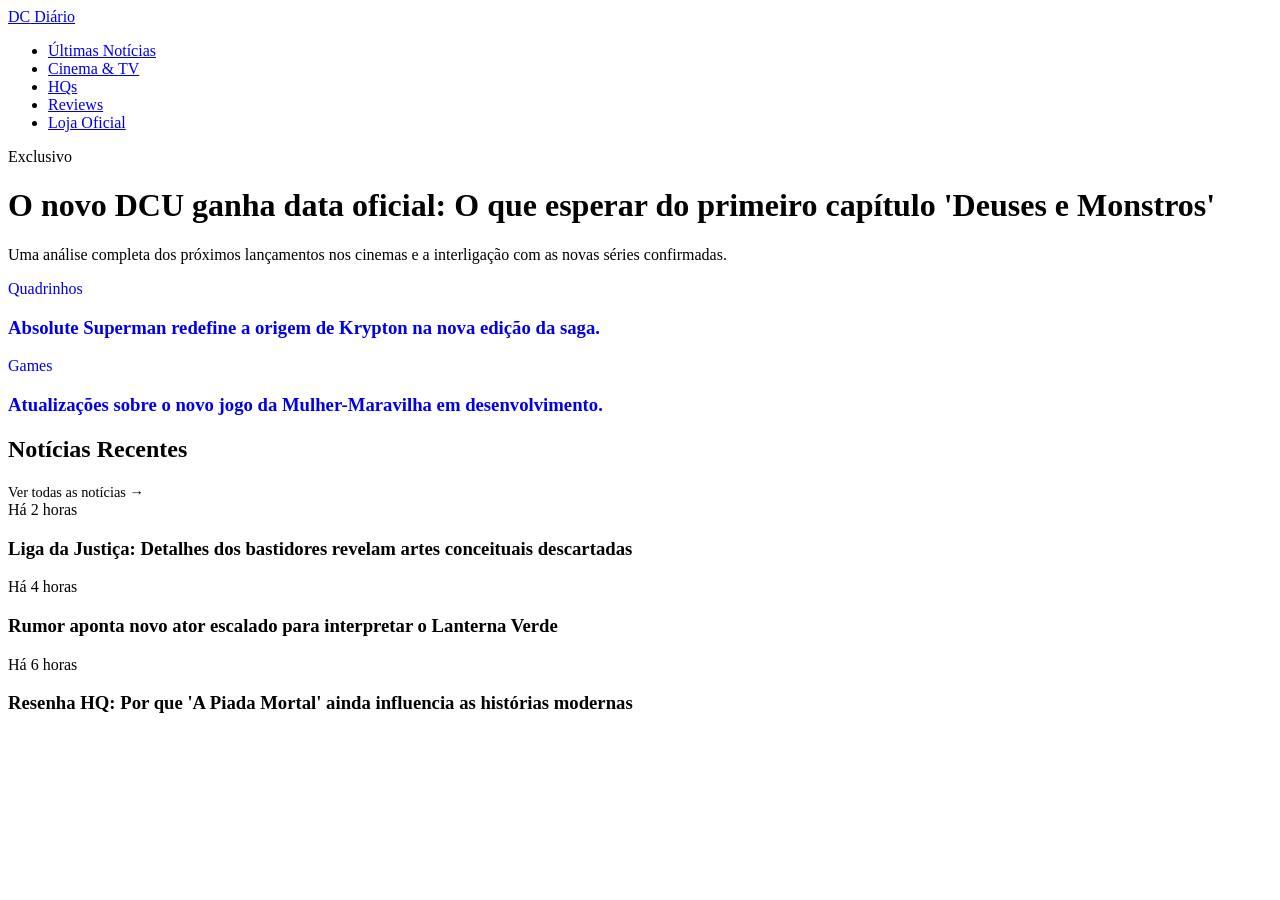
==== index.html @ d996d6e1 "primeiro envio" ====
<!DOCTYPE html>
<html lang="pt-BR">
<head>
    <meta charset="UTF-8">
    <meta name="viewport" content="width=device-width, initial-scale=1.0">
    <title>DC Diário | Portal de Notícias e Universo DC</title>
    <!-- Link para o arquivo CSS externo -->
    <link rel="stylesheet" href="/dc diario/style.css">
</head>
<body>

    <!-- HEADER / NAVEGAÇÃO -->
    <header>
        <div class="nav-container">
            <a href="#" class="logo"><span>DC</span> Diário</a>
            <nav>
                <ul>
                    <li><a href="#">Últimas Notícias</a></li>
                    <li><a href="#">Cinema & TV</a></li>
                    <li><a href="#">HQs</a></li>
                    <li><a href="#">Reviews</a></li>
                    <li><a href="#">Loja Oficial</a></li>
                </ul>
            </nav>
        </div>
    </header>

    <div class="container">
        <!-- SEÇÃO HERO (MANCHETES PRINCIPAIS) -->
        <div class="hero-section">
            
            <a href="#" class="hero-main" style="text-decoration: none; color: inherit;">
                <div class="hero-bg"></div> <!-- Substituir o fundo por imagem real da notícia via CSS no projeto final -->
                <div class="hero-content">
                    <span class="tag">Exclusivo</span>
                    <h1 class="hero-title">O novo DCU ganha data oficial: O que esperar do primeiro capítulo 'Deuses e Monstros'</h1>
                    <p class="hero-excerpt">Uma análise completa dos próximos lançamentos nos cinemas e a interligação com as novas séries confirmadas.</p>
                </div>
            </a>

            <div class="hero-side">
                <a href="#" class="side-news" style="text-decoration: none;">
                    <span class="tag">Quadrinhos</span>
                    <h3 class="side-title">Absolute Superman redefine a origem de Krypton na nova edição da saga.</h3>
                </a>
                <a href="#" class="side-news" style="text-decoration: none;">
                    <span class="tag">Games</span>
                    <h3 class="side-title">Atualizações sobre o novo jogo da Mulher-Maravilha em desenvolvimento.</h3>
                </a>
            </div>

        </div>

        <!-- ÚLTIMAS NOTÍCIAS EM GRID -->
        <div class="section-header">
            <h2>Notícias Recentes</h2>
            <a href="#" style="color: var(--accent-blue); text-decoration: none; font-size: 0.9rem;">Ver todas as notícias &rarr;</a>
        </div>

        <div class="news-grid">
            
            <article class="news-card">
                <div class="news-card-img"></div>
                <div>
                    <span class="news-date">Há 2 horas</span>
                    <h3 class="news-card-title">Liga da Justiça: Detalhes dos bastidores revelam artes conceituais descartadas</h3>
                </div>
            </article>

            <article class="news-card">
                <div class="news-card-img"></div>
                <div>
                    <span class="news-date">Há 4 horas</span>
                    <h3 class="news-card-title">Rumor aponta novo ator escalado para interpretar o Lanterna Verde</h3>
                </div>
            </article>

            <article class="news-card">
                <div class="news-card-img"></div>
                <div>
                    <span class="news-date">Há 6 horas</span>
                    <h3 class="news-card-title">Resenha HQ: Por que 'A Piada Mortal' ainda influencia as histórias modernas</h3>
                </div>
            </article>

        </div>
    </div>

</body>
</html>
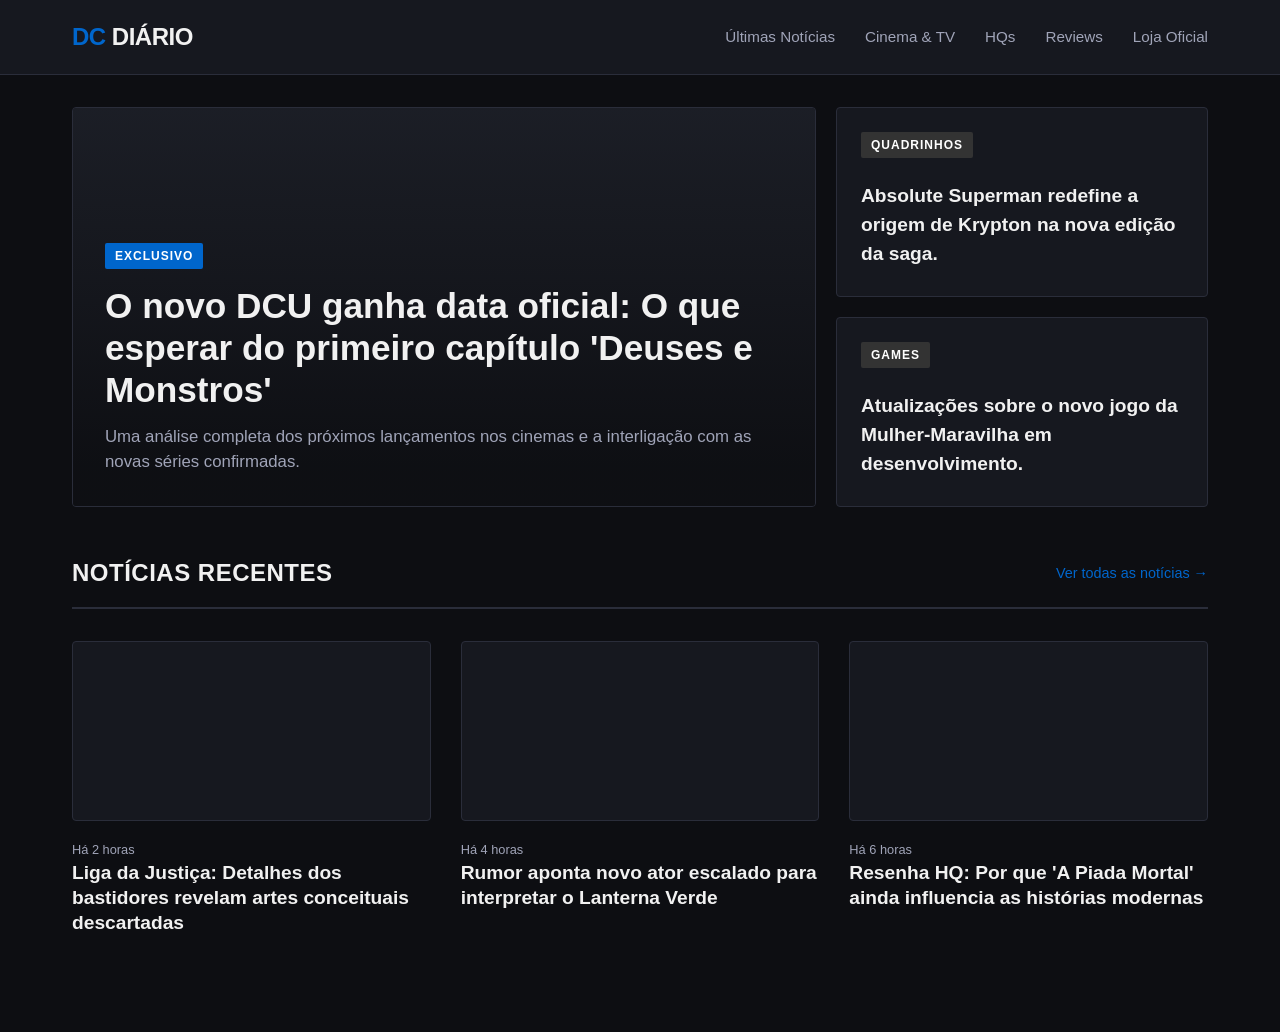
==== commit 1b965664: "Update index.html" ====
--- a/index.html
+++ b/index.html
@@ -5,7 +5,7 @@
     <meta name="viewport" content="width=device-width, initial-scale=1.0">
     <title>DC Diário | Portal de Notícias e Universo DC</title>
     <!-- Link para o arquivo CSS externo -->
-    <link rel="stylesheet" href="/dc diario/style.css">
+    <link rel="stylesheet" href="style.css">
 </head>
 <body>
 
--- a/style.css
+++ b/style.css
@@ -0,0 +1,236 @@
+/* Paleta Sóbria e Profissional */
+:root {
+    --bg-body: #0d0e12;
+    --bg-surface: #16181f;
+    --bg-hover: #1f222b;
+    --text-primary: #f1f1f1;
+    --text-secondary: #a0a4b8;
+    --accent-blue: #0066cc;
+    --border-color: #2a2d3a;
+}
+
+* {
+    margin: 0;
+    padding: 0;
+    box-sizing: border-box;
+    font-family: -apple-system, BlinkMacSystemFont, "Segoe UI", Roboto, Helvetica, Arial, sans-serif;
+}
+
+body {
+    background-color: var(--bg-body);
+    color: var(--text-primary);
+    line-height: 1.5;
+}
+
+/* --- NAVEGAÇÃO SUPERIOR --- */
+header {
+    background-color: var(--bg-surface);
+    border-bottom: 1px solid var(--border-color);
+    position: sticky;
+    top: 0;
+    z-index: 1000;
+}
+
+.nav-container {
+    max-width: 1200px;
+    margin: 0 auto;
+    padding: 1.2rem 2rem;
+    display: flex;
+    justify-content: space-between;
+    align-items: center;
+}
+
+.logo {
+    font-size: 1.5rem;
+    font-weight: 800;
+    letter-spacing: -0.5px;
+    color: var(--text-primary);
+    text-decoration: none;
+    text-transform: uppercase;
+}
+
+.logo span {
+    color: var(--accent-blue);
+}
+
+nav ul {
+    display: flex;
+    gap: 30px;
+    list-style: none;
+}
+
+nav a {
+    color: var(--text-secondary);
+    text-decoration: none;
+    font-size: 0.95rem;
+    font-weight: 500;
+    transition: color 0.2s ease;
+}
+
+nav a:hover {
+    color: var(--text-primary);
+}
+
+/* --- MANCHETE PRINCIPAL (HERO) --- */
+.container {
+    max-width: 1200px;
+    margin: 0 auto;
+    padding: 2rem;
+}
+
+.hero-section {
+    display: grid;
+    grid-template-columns: 2fr 1fr;
+    gap: 20px;
+    margin-bottom: 3rem;
+}
+
+.hero-main {
+    position: relative;
+    background-color: var(--bg-surface);
+    border-radius: 4px;
+    overflow: hidden;
+    min-height: 400px;
+    display: flex;
+    align-items: flex-end;
+    border: 1px solid var(--border-color);
+    transition: border-color 0.3s ease;
+}
+
+.hero-main:hover {
+    border-color: var(--accent-blue);
+}
+
+/* Simulação de imagem de fundo escurecida para leitura */
+.hero-bg {
+    position: absolute;
+    top: 0;
+    left: 0;
+    width: 100%;
+    height: 100%;
+    background: linear-gradient(to top, rgba(13, 14, 18, 0.95) 10%, rgba(13, 14, 18, 0.2) 100%), #1f222b;
+    z-index: 1;
+}
+
+.hero-content {
+    position: relative;
+    z-index: 2;
+    padding: 2rem;
+}
+
+.tag {
+    background-color: var(--accent-blue);
+    color: white;
+    padding: 4px 10px;
+    font-size: 0.75rem;
+    font-weight: bold;
+    text-transform: uppercase;
+    border-radius: 2px;
+    margin-bottom: 1rem;
+    display: inline-block;
+    letter-spacing: 1px;
+}
+
+.hero-title {
+    font-size: 2.2rem;
+    font-weight: 700;
+    margin-bottom: 0.8rem;
+    line-height: 1.2;
+}
+
+.hero-excerpt {
+    color: var(--text-secondary);
+    font-size: 1.05rem;
+}
+
+.hero-side {
+    display: flex;
+    flex-direction: column;
+    gap: 20px;
+}
+
+.side-news {
+    background-color: var(--bg-surface);
+    padding: 1.5rem;
+    border-radius: 4px;
+    border: 1px solid var(--border-color);
+    flex: 1;
+}
+
+.side-news .tag {
+    background-color: #333;
+}
+
+.side-title {
+    font-size: 1.2rem;
+    margin-top: 0.5rem;
+    color: var(--text-primary);
+    text-decoration: none;
+}
+
+/* --- GRID DE ÚLTIMAS NOTÍCIAS --- */
+.section-header {
+    display: flex;
+    justify-content: space-between;
+    align-items: center;
+    border-bottom: 2px solid var(--border-color);
+    padding-bottom: 1rem;
+    margin-bottom: 2rem;
+}
+
+.section-header h2 {
+    font-size: 1.5rem;
+    text-transform: uppercase;
+    letter-spacing: 0.5px;
+}
+
+.news-grid {
+    display: grid;
+    grid-template-columns: repeat(3, 1fr);
+    gap: 30px;
+    margin-bottom: 4rem;
+}
+
+.news-card {
+    display: flex;
+    flex-direction: column;
+    gap: 1rem;
+}
+
+.news-card-img {
+    width: 100%;
+    height: 180px;
+    background-color: var(--bg-surface);
+    border-radius: 4px;
+    border: 1px solid var(--border-color);
+}
+
+.news-date {
+    font-size: 0.8rem;
+    color: var(--text-secondary);
+}
+
+.news-card-title {
+    font-size: 1.2rem;
+    font-weight: 600;
+    line-height: 1.3;
+}
+
+/* --- RESPONSIVIDADE --- */
+@media (max-width: 900px) {
+    .hero-section {
+        grid-template-columns: 1fr;
+    }
+    .news-grid {
+        grid-template-columns: repeat(2, 1fr);
+    }
+    nav ul {
+        display: none;
+    }
+}
+
+@media (max-width: 600px) {
+    .news-grid {
+        grid-template-columns: 1fr;
+    }
+}
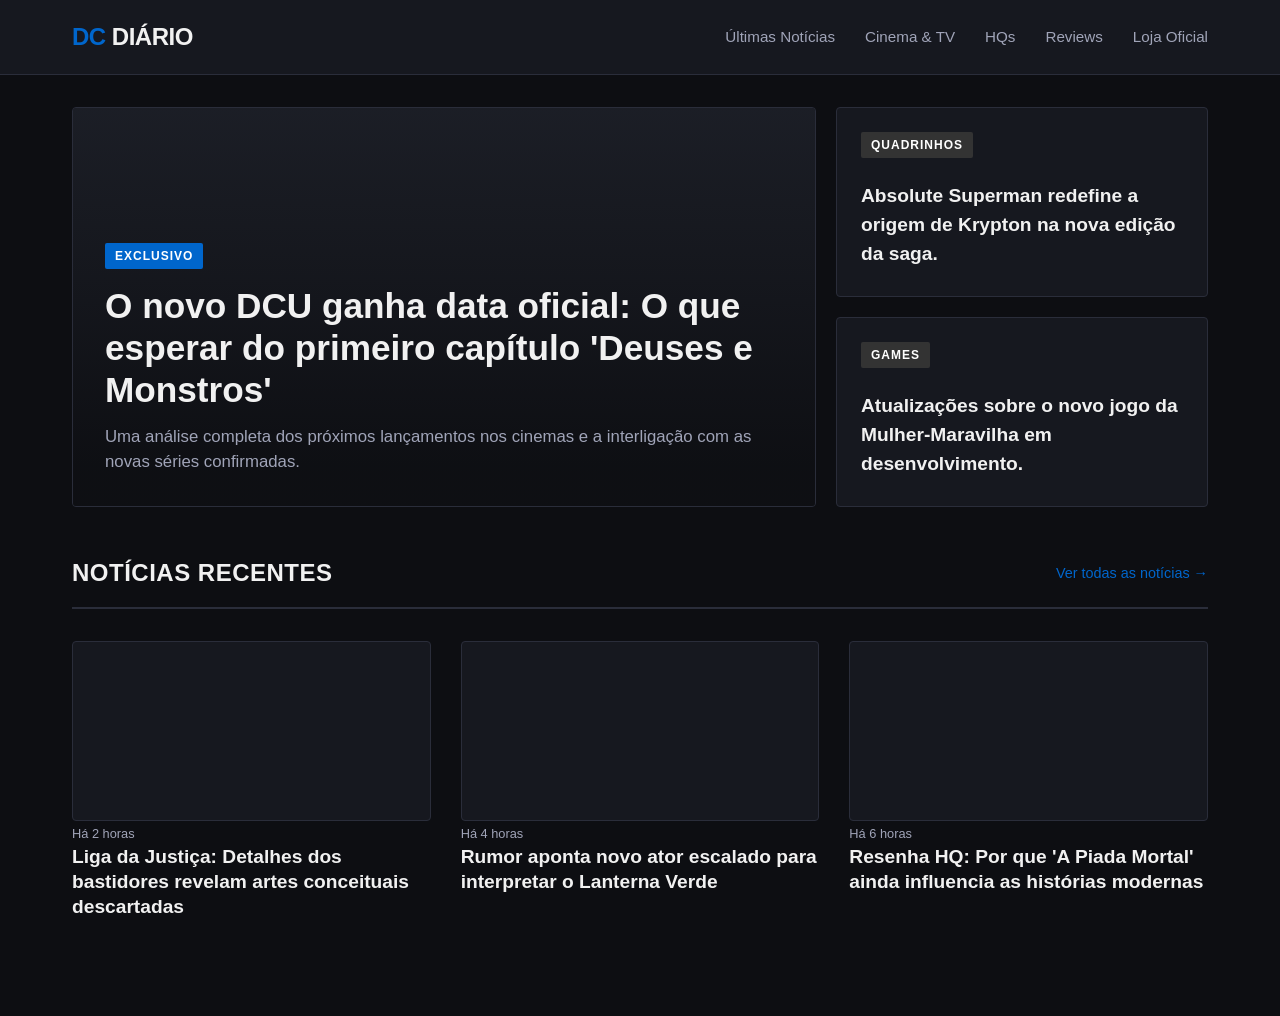
==== commit abda92ce: "2" ====
--- a/index.html
+++ b/index.html
@@ -12,25 +12,30 @@
     <!-- HEADER / NAVEGAÇÃO -->
     <header>
         <div class="nav-container">
-            <a href="#" class="logo"><span>DC</span> Diário</a>
+            <a href="index.html" class="logo"><span>DC</span> Diário</a>
+            
+            <!-- Checkbox invisível e botão do menu mobile sem JS -->
+            <input type="checkbox" id="menu-check" class="menu-check">
+            <label for="menu-check" class="menu-toggle" aria-label="Abrir Menu">☰</label>
+
             <nav>
                 <ul>
-                    <li><a href="#">Últimas Notícias</a></li>
-                    <li><a href="#">Cinema & TV</a></li>
-                    <li><a href="#">HQs</a></li>
-                    <li><a href="#">Reviews</a></li>
-                    <li><a href="#">Loja Oficial</a></li>
+                    <li><a href="naodisponivel.html">Últimas Notícias</a></li>
+                    <li><a href="naodisponivel.html">Cinema & TV</a></li>
+                    <li><a href="naodisponivel.html">HQs</a></li>
+                    <li><a href="naodisponivel.html">Reviews</a></li>
+                    <li><a href="naodisponivel.html">Loja Oficial</a></li>
                 </ul>
             </nav>
         </div>
     </header>
 
-    <div class="container">
+    <main class="container">
         <!-- SEÇÃO HERO (MANCHETES PRINCIPAIS) -->
         <div class="hero-section">
             
-            <a href="#" class="hero-main" style="text-decoration: none; color: inherit;">
-                <div class="hero-bg"></div> <!-- Substituir o fundo por imagem real da notícia via CSS no projeto final -->
+            <a href="noticias/batman-novo-filme.html" class="hero-main" style="text-decoration: none; color: inherit;">
+                <div class="hero-bg"></div> <!-- Substituir o fundo por imagem real da notícia via CSS -->
                 <div class="hero-content">
                     <span class="tag">Exclusivo</span>
                     <h1 class="hero-title">O novo DCU ganha data oficial: O que esperar do primeiro capítulo 'Deuses e Monstros'</h1>
@@ -39,11 +44,11 @@
             </a>
 
             <div class="hero-side">
-                <a href="#" class="side-news" style="text-decoration: none;">
+                <a href="naodisponivel.html" class="side-news" style="text-decoration: none;">
                     <span class="tag">Quadrinhos</span>
                     <h3 class="side-title">Absolute Superman redefine a origem de Krypton na nova edição da saga.</h3>
                 </a>
-                <a href="#" class="side-news" style="text-decoration: none;">
+                <a href="naodisponivel.html" class="side-news" style="text-decoration: none;">
                     <span class="tag">Games</span>
                     <h3 class="side-title">Atualizações sobre o novo jogo da Mulher-Maravilha em desenvolvimento.</h3>
                 </a>
@@ -54,37 +59,43 @@
         <!-- ÚLTIMAS NOTÍCIAS EM GRID -->
         <div class="section-header">
             <h2>Notícias Recentes</h2>
-            <a href="#" style="color: var(--accent-blue); text-decoration: none; font-size: 0.9rem;">Ver todas as notícias &rarr;</a>
+            <a href="naodisponivel.html" style="color: var(--accent-blue); text-decoration: none; font-size: 0.9rem;">Ver todas as notícias &rarr;</a>
         </div>
 
         <div class="news-grid">
             
             <article class="news-card">
-                <div class="news-card-img"></div>
-                <div>
-                    <span class="news-date">Há 2 horas</span>
-                    <h3 class="news-card-title">Liga da Justiça: Detalhes dos bastidores revelam artes conceituais descartadas</h3>
-                </div>
+                <a href="naodisponivel.html" style="text-decoration: none; color: inherit;">
+                    <div class="news-card-img"></div>
+                    <div>
+                        <span class="news-date">Há 2 horas</span>
+                        <h3 class="news-card-title">Liga da Justiça: Detalhes dos bastidores revelam artes conceituais descartadas</h3>
+                    </div>
+                </a>
             </article>
 
             <article class="news-card">
-                <div class="news-card-img"></div>
-                <div>
-                    <span class="news-date">Há 4 horas</span>
-                    <h3 class="news-card-title">Rumor aponta novo ator escalado para interpretar o Lanterna Verde</h3>
-                </div>
+                <a href="naodisponivel.html" style="text-decoration: none; color: inherit;">
+                    <div class="news-card-img"></div>
+                    <div>
+                        <span class="news-date">Há 4 horas</span>
+                        <h3 class="news-card-title">Rumor aponta novo ator escalado para interpretar o Lanterna Verde</h3>
+                    </div>
+                </a>
             </article>
 
             <article class="news-card">
-                <div class="news-card-img"></div>
-                <div>
-                    <span class="news-date">Há 6 horas</span>
-                    <h3 class="news-card-title">Resenha HQ: Por que 'A Piada Mortal' ainda influencia as histórias modernas</h3>
-                </div>
+                <a href="naodisponivel.html" style="text-decoration: none; color: inherit;">
+                    <div class="news-card-img"></div>
+                    <div>
+                        <span class="news-date">Há 6 horas</span>
+                        <h3 class="news-card-title">Resenha HQ: Por que 'A Piada Mortal' ainda influencia as histórias modernas</h3>
+                    </div>
+                </a>
             </article>
 
         </div>
-    </div>
+    </main>
 
 </body>
 </html>
--- a/style.css
+++ b/style.css
@@ -233,4 +233,79 @@
     .news-grid {
         grid-template-columns: 1fr;
     }
+}
+
+/* ==========================================
+   AJUSTES DO MENU E HEADER
+   ========================================== */
+
+/* 1. Esconde o checkbox invisível em TODAS as telas */
+.menu-check {
+    display: none !important;
+}
+
+/* 2. No COMPUTADOR (telas grandes): esconde o botão hambúrguer */
+.menu-toggle {
+    display: none;
+}
+
+/* 3. Estilo do container da navegação no computador */
+.nav-container {
+    display: flex;
+    justify-content: space-between;
+    align-items: center;
+}
+
+/* 4. Regras exclusivas para CELULAR (telas de até 768px) */
+@media (max-width: 768px) {
+    .nav-container {
+        position: relative;
+    }
+
+    /* Exibe o botão hambúrguer apenas no celular */
+    .menu-toggle {
+        display: block;
+        color: #ffffff;
+        font-size: 1.8rem;
+        cursor: pointer;
+        padding: 5px;
+    }
+
+    /* Esconde o menu de links por padrão no celular */
+    nav {
+        display: none;
+        position: absolute;
+        top: 100%;
+        left: 0;
+        width: 100%;
+        background-color: #111111;
+        border-top: 1px solid #333;
+        box-shadow: 0 8px 16px rgba(0,0,0,0.5);
+        z-index: 1000;
+    }
+
+    nav ul {
+        flex-direction: column;
+        padding: 10px 0;
+        margin: 0;
+        list-style: none;
+    }
+
+    nav ul li {
+        width: 100%;
+        text-align: center;
+    }
+
+    nav ul li a {
+        display: block;
+        padding: 12px 0;
+        border-bottom: 1px solid #222;
+        color: #ffffff;
+        text-decoration: none;
+    }
+
+    /* Abre o menu quando o botão for tocado no celular */
+    .menu-check:checked ~ nav {
+        display: block;
+    }
 }
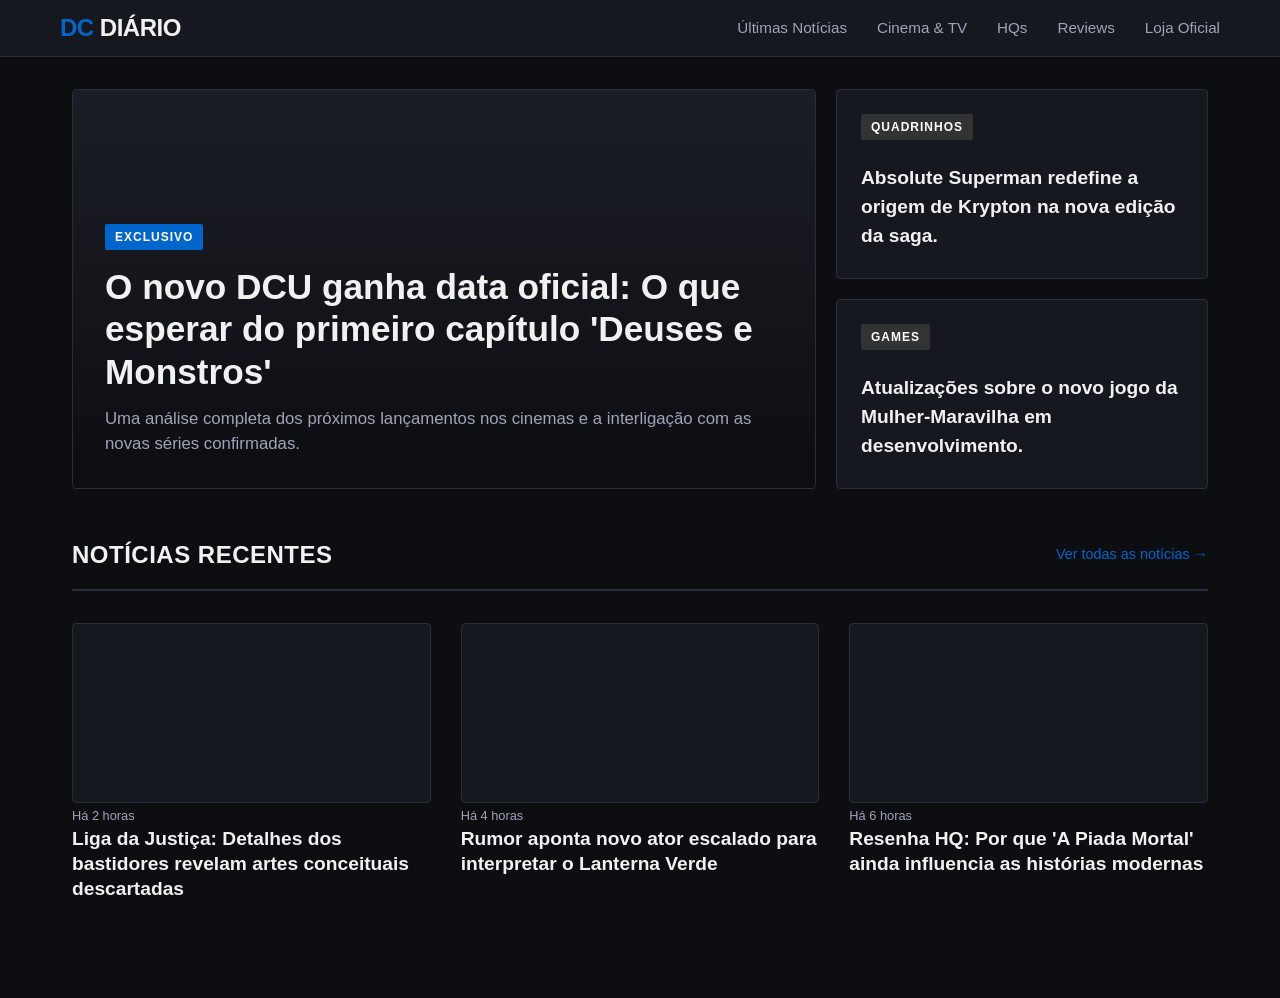
==== commit 25702930: "sss" ====
--- a/index.html
+++ b/index.html
@@ -11,24 +11,24 @@
 
     <!-- HEADER / NAVEGAÇÃO -->
     <header>
-        <div class="nav-container">
-            <a href="index.html" class="logo"><span>DC</span> Diário</a>
-            
-            <!-- Checkbox invisível e botão do menu mobile sem JS -->
-            <input type="checkbox" id="menu-check" class="menu-check">
-            <label for="menu-check" class="menu-toggle" aria-label="Abrir Menu">☰</label>
+    <div class="nav-container">
+        <a href="index.html" class="logo"><span>DC</span> Diário</a>
+        
+        <!-- Checkbox deve vir ANTES do nav -->
+        <input type="checkbox" id="menu-check" class="menu-check">
+        <label for="menu-check" class="menu-toggle" aria-label="Abrir Menu">☰</label>
 
-            <nav>
-                <ul>
-                    <li><a href="naodisponivel.html">Últimas Notícias</a></li>
-                    <li><a href="naodisponivel.html">Cinema & TV</a></li>
-                    <li><a href="naodisponivel.html">HQs</a></li>
-                    <li><a href="naodisponivel.html">Reviews</a></li>
-                    <li><a href="naodisponivel.html">Loja Oficial</a></li>
-                </ul>
-            </nav>
-        </div>
-    </header>
+        <nav>
+            <ul>
+                <li><a href="naodisponivel.html">Últimas Notícias</a></li>
+                <li><a href="naodisponivel.html">Cinema & TV</a></li>
+                <li><a href="naodisponivel.html">HQs</a></li>
+                <li><a href="naodisponivel.html">Reviews</a></li>
+                <li><a href="naodisponivel.html">Loja Oficial</a></li>
+            </ul>
+        </nav>
+    </div>
+</header>
 
     <main class="container">
         <!-- SEÇÃO HERO (MANCHETES PRINCIPAIS) -->
--- a/style.css
+++ b/style.css
@@ -308,4 +308,81 @@
     .menu-check:checked ~ nav {
         display: block;
     }
+}
+
+/* ==========================================
+   CORREÇÃO DO CABEÇALHO E MENU MOBILE
+   ========================================== */
+
+/* Garante que o checkbox fique oculto em TODAS as telas */
+input.menu-check,
+#menu-check {
+    display: none !important;
+    visibility: hidden !important;
+    opacity: 0 !important;
+    position: absolute !important;
+    left: -9999px !important;
+}
+
+/* Estrutura do container do topo */
+.nav-container {
+    display: flex;
+    justify-content: space-between;
+    align-items: center;
+    position: relative;
+    padding: 10px 20px;
+}
+
+/* No computador: esconde o botão hambúrguer */
+.menu-toggle {
+    display: none;
+    color: #ffffff;
+    font-size: 1.8rem;
+    cursor: pointer;
+}
+
+/* Regras para CELULAR (telas de até 768px) */
+@media (max-width: 768px) {
+    /* Exibe o ícone hambúrguer no mobile */
+    .menu-toggle {
+        display: block;
+    }
+
+    /* Esconde a lista de links padrão no mobile */
+    .nav-container nav {
+        display: none;
+        position: absolute;
+        top: 100%;
+        left: 0;
+        width: 100%;
+        background-color: #111111;
+        border-top: 1px solid #333;
+        box-shadow: 0 8px 16px rgba(0,0,0,0.5);
+        z-index: 1000;
+    }
+
+    .nav-container nav ul {
+        flex-direction: column;
+        padding: 10px 0;
+        margin: 0;
+        list-style: none;
+    }
+
+    .nav-container nav ul li {
+        width: 100%;
+        text-align: center;
+    }
+
+    .nav-container nav ul li a {
+        display: block;
+        padding: 12px 0;
+        border-bottom: 1px solid #222;
+        color: #ffffff;
+        text-decoration: none;
+    }
+
+    /* Abre o menu quando tocar no hambúrguer */
+    #menu-check:checked ~ nav {
+        display: block !important;
+    }
 }
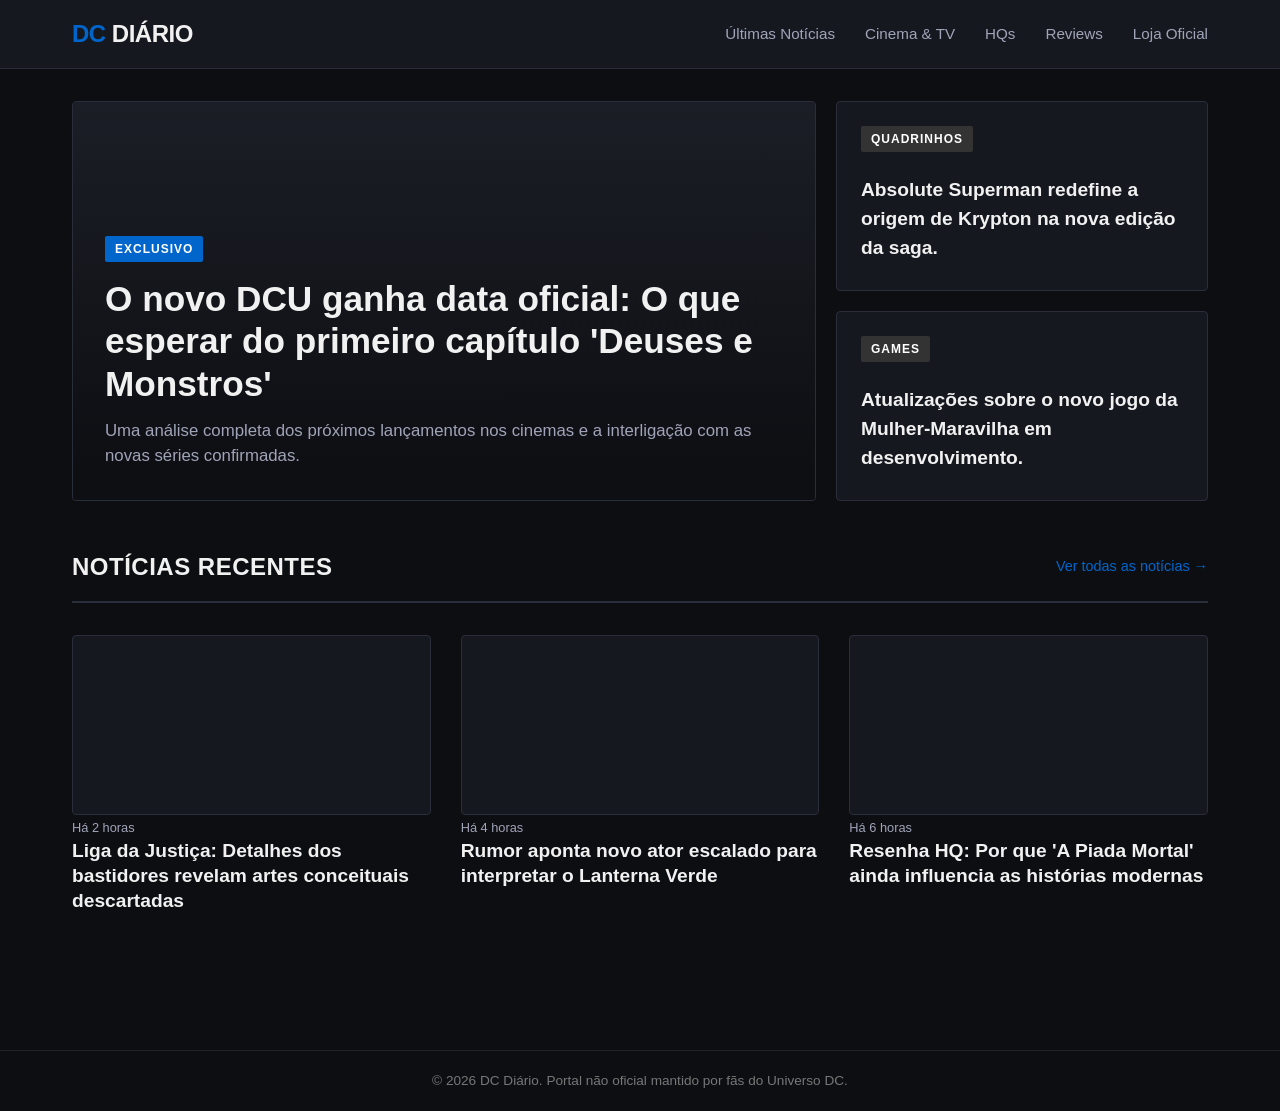
==== commit f63dba3e: "3" ====
--- a/index.html
+++ b/index.html
@@ -11,31 +11,33 @@
 
     <!-- HEADER / NAVEGAÇÃO -->
     <header>
-    <div class="nav-container">
-        <a href="index.html" class="logo"><span>DC</span> Diário</a>
+        <div class="nav-container">
+            <a href="index.html" class="logo"><span>DC</span> Diário</a>
+            
+            <!-- Checkbox oculto e botão para menu mobile sem JS -->
+            <input type="checkbox" id="menu-check" class="menu-check" style="display: none !important;">
+            <label for="menu-check" class="menu-toggle" aria-label="Abrir Menu">☰</label>
+
+            <nav>
+                <ul>
+                    <li><a href="naodisponivel.html">Últimas Notícias</a></li>
+                    <li><a href="naodisponivel.html">Cinema & TV</a></li>
+                    <li><a href="naodisponivel.html">HQs</a></li>
+                    <li><a href="naodisponivel.html">Reviews</a></li>
+                    <li><a href="naodisponivel.html">Loja Oficial</a></li>
+                </ul>
+            </nav>
+        </div>
+    </header>
+
+    <!-- CONTEÚDO PRINCIPAL -->
+    <main class="container">
         
-        <!-- Checkbox deve vir ANTES do nav -->
-        <input type="checkbox" id="menu-check" class="menu-check">
-        <label for="menu-check" class="menu-toggle" aria-label="Abrir Menu">☰</label>
-
-        <nav>
-            <ul>
-                <li><a href="naodisponivel.html">Últimas Notícias</a></li>
-                <li><a href="naodisponivel.html">Cinema & TV</a></li>
-                <li><a href="naodisponivel.html">HQs</a></li>
-                <li><a href="naodisponivel.html">Reviews</a></li>
-                <li><a href="naodisponivel.html">Loja Oficial</a></li>
-            </ul>
-        </nav>
-    </div>
-</header>
-
-    <main class="container">
         <!-- SEÇÃO HERO (MANCHETES PRINCIPAIS) -->
-        <div class="hero-section">
+        <section class="hero-section">
             
             <a href="noticias/batman-novo-filme.html" class="hero-main" style="text-decoration: none; color: inherit;">
-                <div class="hero-bg"></div> <!-- Substituir o fundo por imagem real da notícia via CSS -->
+                <div class="hero-bg"></div>
                 <div class="hero-content">
                     <span class="tag">Exclusivo</span>
                     <h1 class="hero-title">O novo DCU ganha data oficial: O que esperar do primeiro capítulo 'Deuses e Monstros'</h1>
@@ -54,48 +56,58 @@
                 </a>
             </div>
 
-        </div>
+        </section>
 
         <!-- ÚLTIMAS NOTÍCIAS EM GRID -->
-        <div class="section-header">
-            <h2>Notícias Recentes</h2>
-            <a href="naodisponivel.html" style="color: var(--accent-blue); text-decoration: none; font-size: 0.9rem;">Ver todas as notícias &rarr;</a>
+        <section class="news-section">
+            <div class="section-header">
+                <h2>Notícias Recentes</h2>
+                <a href="naodisponivel.html" style="color: var(--accent-blue, #3b82f6); text-decoration: none; font-size: 0.9rem;">Ver todas as notícias &rarr;</a>
+            </div>
+
+            <div class="news-grid">
+                
+                <article class="news-card">
+                    <a href="naodisponivel.html" style="text-decoration: none; color: inherit;">
+                        <div class="news-card-img"></div>
+                        <div>
+                            <span class="news-date">Há 2 horas</span>
+                            <h3 class="news-card-title">Liga da Justiça: Detalhes dos bastidores revelam artes conceituais descartadas</h3>
+                        </div>
+                    </a>
+                </article>
+
+                <article class="news-card">
+                    <a href="naodisponivel.html" style="text-decoration: none; color: inherit;">
+                        <div class="news-card-img"></div>
+                        <div>
+                            <span class="news-date">Há 4 horas</span>
+                            <h3 class="news-card-title">Rumor aponta novo ator escalado para interpretar o Lanterna Verde</h3>
+                        </div>
+                    </a>
+                </article>
+
+                <article class="news-card">
+                    <a href="naodisponivel.html" style="text-decoration: none; color: inherit;">
+                        <div class="news-card-img"></div>
+                        <div>
+                            <span class="news-date">Há 6 horas</span>
+                            <h3 class="news-card-title">Resenha HQ: Por que 'A Piada Mortal' ainda influencia as histórias modernas</h3>
+                        </div>
+                    </a>
+                </article>
+
+            </div>
+        </section>
+
+    </main>
+
+    <!-- FOOTER / RODAPÉ -->
+    <footer>
+        <div class="footer-container" style="text-align: center; padding: 20px; border-top: 1px solid #222; margin-top: 40px; color: #777; font-size: 0.85rem;">
+            <p>&copy; 2026 DC Diário. Portal não oficial mantido por fãs do Universo DC.</p>
         </div>
-
-        <div class="news-grid">
-            
-            <article class="news-card">
-                <a href="naodisponivel.html" style="text-decoration: none; color: inherit;">
-                    <div class="news-card-img"></div>
-                    <div>
-                        <span class="news-date">Há 2 horas</span>
-                        <h3 class="news-card-title">Liga da Justiça: Detalhes dos bastidores revelam artes conceituais descartadas</h3>
-                    </div>
-                </a>
-            </article>
-
-            <article class="news-card">
-                <a href="naodisponivel.html" style="text-decoration: none; color: inherit;">
-                    <div class="news-card-img"></div>
-                    <div>
-                        <span class="news-date">Há 4 horas</span>
-                        <h3 class="news-card-title">Rumor aponta novo ator escalado para interpretar o Lanterna Verde</h3>
-                    </div>
-                </a>
-            </article>
-
-            <article class="news-card">
-                <a href="naodisponivel.html" style="text-decoration: none; color: inherit;">
-                    <div class="news-card-img"></div>
-                    <div>
-                        <span class="news-date">Há 6 horas</span>
-                        <h3 class="news-card-title">Resenha HQ: Por que 'A Piada Mortal' ainda influencia as histórias modernas</h3>
-                    </div>
-                </a>
-            </article>
-
-        </div>
-    </main>
+    </footer>
 
 </body>
 </html>
--- a/style.css
+++ b/style.css
@@ -1,4 +1,6 @@
-/* Paleta Sóbria e Profissional */
+/* ==========================================
+   1. VARIÁVEIS E RESET GLOBAL
+   ========================================== */
 :root {
     --bg-body: #0d0e12;
     --bg-surface: #16181f;
@@ -22,7 +24,9 @@
     line-height: 1.5;
 }
 
-/* --- NAVEGAÇÃO SUPERIOR --- */
+/* ==========================================
+   2. CABEÇALHO E NAVEGAÇÃO
+   ========================================== */
 header {
     background-color: var(--bg-surface);
     border-bottom: 1px solid var(--border-color);
@@ -34,12 +38,14 @@
 .nav-container {
     max-width: 1200px;
     margin: 0 auto;
-    padding: 1.2rem 2rem;
+    padding: 1rem 2rem;
     display: flex;
     justify-content: space-between;
     align-items: center;
-}
-
+    position: relative;
+}
+
+/* Logo */
 .logo {
     font-size: 1.5rem;
     font-weight: 800;
@@ -53,6 +59,7 @@
     color: var(--accent-blue);
 }
 
+/* Menu de Links no Desktop */
 nav ul {
     display: flex;
     gap: 30px;
@@ -71,7 +78,27 @@
     color: var(--text-primary);
 }
 
-/* --- MANCHETE PRINCIPAL (HERO) --- */
+/* Esconde o Checkbox e o Botão Hambúrguer no Desktop */
+input.menu-check,
+.menu-check,
+#menu-check {
+    display: none !important;
+    visibility: hidden !important;
+    opacity: 0 !important;
+    position: absolute !important;
+    left: -9999px !important;
+}
+
+.menu-toggle {
+    display: none;
+    color: #ffffff;
+    font-size: 1.8rem;
+    cursor: pointer;
+}
+
+/* ==========================================
+   3. ESTRUTURA PRINCIPAL E HERO SECTION
+   ========================================== */
 .container {
     max-width: 1200px;
     margin: 0 auto;
@@ -85,6 +112,7 @@
     margin-bottom: 3rem;
 }
 
+/* Card Principal (Capa) */
 .hero-main {
     position: relative;
     background-color: var(--bg-surface);
@@ -101,7 +129,6 @@
     border-color: var(--accent-blue);
 }
 
-/* Simulação de imagem de fundo escurecida para leitura */
 .hero-bg {
     position: absolute;
     top: 0;
@@ -143,6 +170,7 @@
     font-size: 1.05rem;
 }
 
+/* Coluna Lateral do Hero */
 .hero-side {
     display: flex;
     flex-direction: column;
@@ -155,6 +183,11 @@
     border-radius: 4px;
     border: 1px solid var(--border-color);
     flex: 1;
+    transition: border-color 0.2s ease;
+}
+
+.side-news:hover {
+    border-color: var(--accent-blue);
 }
 
 .side-news .tag {
@@ -168,7 +201,9 @@
     text-decoration: none;
 }
 
-/* --- GRID DE ÚLTIMAS NOTÍCIAS --- */
+/* ==========================================
+   4. GRID DE ÚLTIMAS NOTÍCIAS
+   ========================================== */
 .section-header {
     display: flex;
     justify-content: space-between;
@@ -216,7 +251,11 @@
     line-height: 1.3;
 }
 
-/* --- RESPONSIVIDADE --- */
+/* ==========================================
+   5. RESPONSIVIDADE E MENU MOBILE
+   ========================================== */
+
+/* Tablets e telas até 900px */
 @media (max-width: 900px) {
     .hero-section {
         grid-template-columns: 1fr;
@@ -224,148 +263,34 @@
     .news-grid {
         grid-template-columns: repeat(2, 1fr);
     }
-    nav ul {
-        display: none;
-    }
-}
-
-@media (max-width: 600px) {
-    .news-grid {
-        grid-template-columns: 1fr;
-    }
-}
-
-/* ==========================================
-   AJUSTES DO MENU E HEADER
-   ========================================== */
-
-/* 1. Esconde o checkbox invisível em TODAS as telas */
-.menu-check {
-    display: none !important;
-}
-
-/* 2. No COMPUTADOR (telas grandes): esconde o botão hambúrguer */
-.menu-toggle {
-    display: none;
-}
-
-/* 3. Estilo do container da navegação no computador */
-.nav-container {
-    display: flex;
-    justify-content: space-between;
-    align-items: center;
-}
-
-/* 4. Regras exclusivas para CELULAR (telas de até 768px) */
+}
+
+/* Celulares e telas até 768px (Ativação do Menu Mobile) */
 @media (max-width: 768px) {
-    .nav-container {
-        position: relative;
-    }
-
-    /* Exibe o botão hambúrguer apenas no celular */
+    /* Exibe o botão hambúrguer */
     .menu-toggle {
         display: block;
-        color: #ffffff;
-        font-size: 1.8rem;
-        cursor: pointer;
         padding: 5px;
     }
 
-    /* Esconde o menu de links por padrão no celular */
-    nav {
-        display: none;
-        position: absolute;
-        top: 100%;
-        left: 0;
-        width: 100%;
-        background-color: #111111;
-        border-top: 1px solid #333;
-        box-shadow: 0 8px 16px rgba(0,0,0,0.5);
-        z-index: 1000;
-    }
-
-    nav ul {
-        flex-direction: column;
-        padding: 10px 0;
-        margin: 0;
-        list-style: none;
-    }
-
-    nav ul li {
-        width: 100%;
-        text-align: center;
-    }
-
-    nav ul li a {
-        display: block;
-        padding: 12px 0;
-        border-bottom: 1px solid #222;
-        color: #ffffff;
-        text-decoration: none;
-    }
-
-    /* Abre o menu quando o botão for tocado no celular */
-    .menu-check:checked ~ nav {
-        display: block;
-    }
-}
-
-/* ==========================================
-   CORREÇÃO DO CABEÇALHO E MENU MOBILE
-   ========================================== */
-
-/* Garante que o checkbox fique oculto em TODAS as telas */
-input.menu-check,
-#menu-check {
-    display: none !important;
-    visibility: hidden !important;
-    opacity: 0 !important;
-    position: absolute !important;
-    left: -9999px !important;
-}
-
-/* Estrutura do container do topo */
-.nav-container {
-    display: flex;
-    justify-content: space-between;
-    align-items: center;
-    position: relative;
-    padding: 10px 20px;
-}
-
-/* No computador: esconde o botão hambúrguer */
-.menu-toggle {
-    display: none;
-    color: #ffffff;
-    font-size: 1.8rem;
-    cursor: pointer;
-}
-
-/* Regras para CELULAR (telas de até 768px) */
-@media (max-width: 768px) {
-    /* Exibe o ícone hambúrguer no mobile */
-    .menu-toggle {
-        display: block;
-    }
-
-    /* Esconde a lista de links padrão no mobile */
+    /* Esconde a lista padrão e posiciona o menu suspenso */
     .nav-container nav {
         display: none;
         position: absolute;
         top: 100%;
         left: 0;
         width: 100%;
-        background-color: #111111;
-        border-top: 1px solid #333;
-        box-shadow: 0 8px 16px rgba(0,0,0,0.5);
+        background-color: var(--bg-surface);
+        border-top: 1px solid var(--border-color);
+        box-shadow: 0 8px 16px rgba(0, 0, 0, 0.6);
         z-index: 1000;
     }
 
     .nav-container nav ul {
+        display: flex;
         flex-direction: column;
         padding: 10px 0;
-        margin: 0;
-        list-style: none;
+        gap: 0;
     }
 
     .nav-container nav ul li {
@@ -375,14 +300,26 @@
 
     .nav-container nav ul li a {
         display: block;
-        padding: 12px 0;
-        border-bottom: 1px solid #222;
-        color: #ffffff;
-        text-decoration: none;
-    }
-
-    /* Abre o menu quando tocar no hambúrguer */
+        padding: 14px 0;
+        border-bottom: 1px solid var(--border-color);
+        color: var(--text-primary);
+    }
+
+    /* Revela o menu quando o toque acionar o checkbox oculto */
     #menu-check:checked ~ nav {
         display: block !important;
     }
+}
+
+/* Telas pequenas até 600px */
+@media (max-width: 600px) {
+    .container {
+        padding: 1rem;
+    }
+    .hero-title {
+        font-size: 1.6rem;
+    }
+    .news-grid {
+        grid-template-columns: 1fr;
+    }
 }
